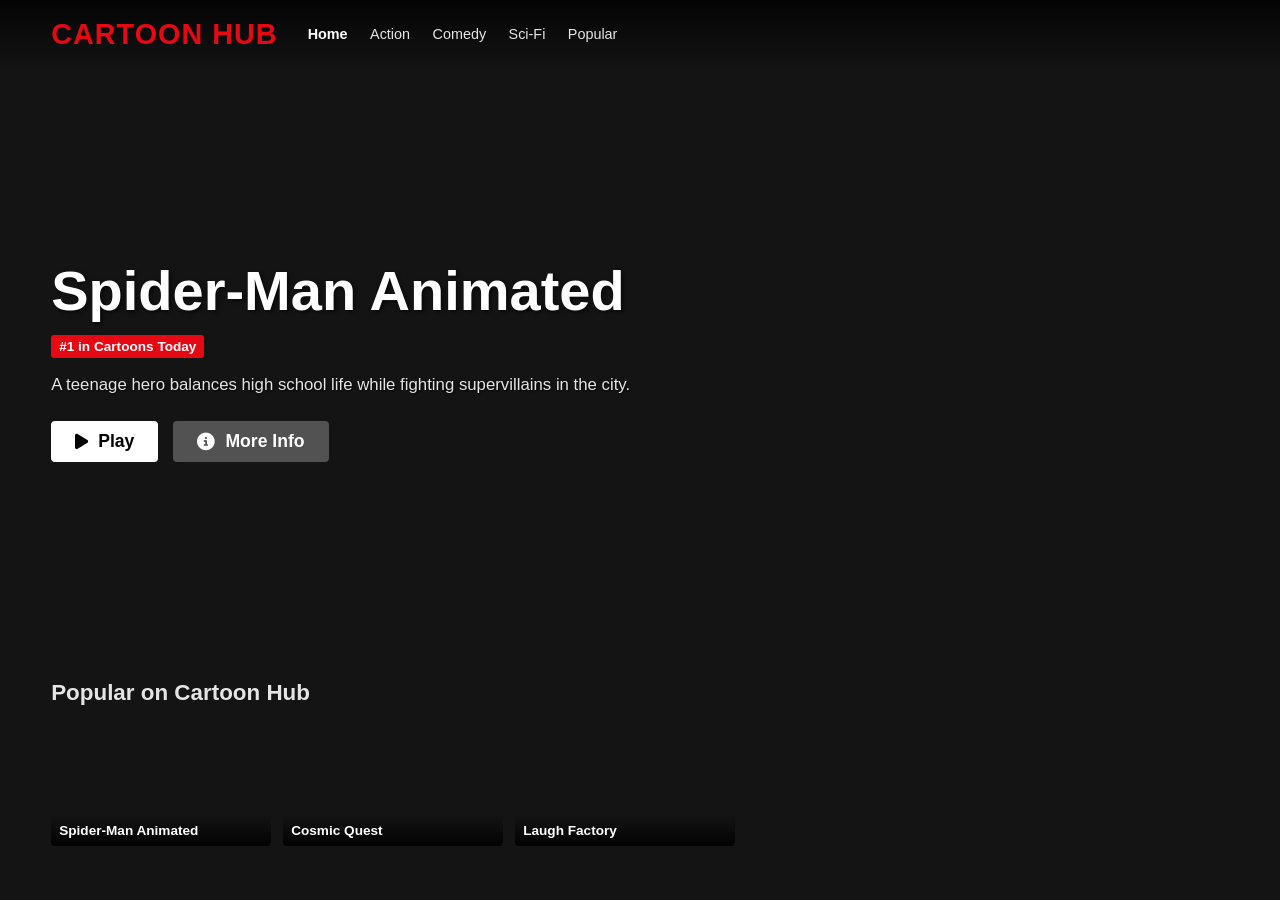
==== Cartoon/Popular/Doremon/index.html @ 484dc664 "Initial commit" ====
<!DOCTYPE html>
<html lang="en">
<head>
  <meta charset="UTF-8" />
  <meta name="viewport" content="width=device-width, initial-scale=1.0" />
  <title>Cartoon Hub</title>
  <link rel="stylesheet" href="styles.css" />
  <!-- Font Awesome for Play and Info Icons -->
  <link rel="stylesheet" href="https://cdnjs.cloudflare.com/ajax/libs/font-awesome/6.4.0/css/all.min.css">
</head>
<body>

  <!-- Top Navigation Bar -->
  <header class="navbar">
    <div class="nav-left">
      <!-- Replaced Netflix logo with website name -->
      <h1 class="brand-logo" id="site-logo">CARTOON HUB</h1>
      <nav class="nav-links">
        <a href="#" class="active" onclick="filterCategory('all', event)">Home</a>
        <a href="#" onclick="filterCategory('action', event)">Action</a>
        <a href="#" onclick="filterCategory('comedy', event)">Comedy</a>
        <a href="#" onclick="filterCategory('sci-fi', event)">Sci-Fi</a>
        <a href="#" onclick="filterCategory('popular', event)">Popular</a>
      </nav>
    </div>
  </header>

  <!-- Hero / Featured Banner Area -->
  <section class="hero-banner" id="hero-banner">
    <div class="banner-overlay"></div>
    <div class="hero-content">
      <!-- Title of the currently selected cartoon -->
      <h1 class="show-title" id="hero-title">Cartoon Title</h1>
      
      <!-- Ranking / Tag line -->
      <div class="badge-ranking" id="hero-badge">#1 in Cartoons Today</div>
      
      <!-- Brief short summary -->
      <p class="hero-description" id="hero-desc">
        Short description about the cartoon episode or movie will appear here.
      </p>

      <!-- Action Buttons -->
      <div class="hero-buttons">
        <button class="btn btn-play" id="play-btn">
          <i class="fa-solid fa-play"></i> Play
        </button>
        <button class="btn btn-info" id="info-btn">
          <i class="fa-solid fa-circle-info"></i> More Info
        </button>
      </div>
    </div>
  </section>

  <!-- Slider / Carousel Section -->
  <main class="content-section">
    <h2 class="section-title" id="section-heading">Popular on Cartoon Hub</h2>
    <div class="cards-container" id="cards-container">
      <!-- Dynamic cartoon thumbnails populated by JS -->
    </div>
  </main>

  <script src="script.js"></script>
</body>
</html>
---- Cartoon/Popular/Doremon/styles.css ----
* {
  margin: 0;
  padding: 0;
  box-sizing: border-box;
  font-family: 'Helvetica Neue', Helvetica, Arial, sans-serif;
}

body {
  background-color: #141414;
  color: #ffffff;
  overflow-x: hidden;
}

/* Navbar Styling */
.navbar {
  position: fixed;
  top: 0;
  width: 100%;
  height: 68px;
  padding: 0 4%;
  display: flex;
  align-items: center;
  justify-content: space-between;
  background: linear-gradient(180deg, rgba(0,0,0,0.8) 0%, rgba(0,0,0,0) 100%);
  z-index: 100;
}

.nav-left {
  display: flex;
  align-items: center;
  gap: 30px;
}

.brand-logo {
  color: #e50914;
  font-size: 1.8rem;
  font-weight: 900;
  letter-spacing: 1px;
  text-transform: uppercase;
}

.nav-links a {
  color: #e5e5e5;
  text-decoration: none;
  font-size: 0.9rem;
  margin-right: 18px;
  transition: color 0.3s;
}

.nav-links a:hover, .nav-links a.active {
  color: #ffffff;
  font-weight: bold;
}

/* Hero Section Styling */
.hero-banner {
  position: relative;
  height: 80vh;
  width: 100%;
  background-size: cover;
  background-position: center top;
  display: flex;
  align-items: center;
  padding: 0 4%;
  transition: background-image 0.5s ease-in-out;
}

.banner-overlay {
  position: absolute;
  top: 0;
  left: 0;
  width: 100%;
  height: 100%;
  background: linear-gradient(90deg, #141414 10%, rgba(20, 20, 20, 0.4) 50%, rgba(20, 20, 20, 0.9) 100%),
              linear-gradient(0deg, #141414 0%, transparent 40%);
}

.hero-content {
  position: relative;
  z-index: 10;
  max-width: 600px;
}

.show-title {
  font-size: 3.5rem;
  font-weight: 800;
  margin-bottom: 12px;
  text-shadow: 2px 2px 4px rgba(0,0,0,0.6);
}

.badge-ranking {
  display: inline-block;
  background-color: #e50914;
  color: white;
  font-weight: bold;
  font-size: 0.85rem;
  padding: 4px 8px;
  border-radius: 3px;
  margin-bottom: 15px;
}

.hero-description {
  font-size: 1.05rem;
  line-height: 1.4;
  margin-bottom: 25px;
  color: #e5e5e5;
  text-shadow: 1px 1px 2px rgba(0,0,0,0.8);
}

.hero-buttons {
  display: flex;
  gap: 15px;
}

.btn {
  border: none;
  padding: 10px 24px;
  font-size: 1.1rem;
  font-weight: bold;
  border-radius: 4px;
  cursor: pointer;
  display: flex;
  align-items: center;
  gap: 10px;
  transition: opacity 0.2s;
}

.btn-play {
  background-color: #ffffff;
  color: #000000;
}

.btn-play:hover {
  background-color: rgba(255, 255, 255, 0.75);
}

.btn-info {
  background-color: rgba(109, 109, 110, 0.7);
  color: #ffffff;
}

.btn-info:hover {
  background-color: rgba(109, 109, 110, 0.4);
}

/* Main Content Area */
.content-section {
  padding: 20px 4%;
  margin-top: -60px;
  position: relative;
  z-index: 20;
}

.section-title {
  font-size: 1.4rem;
  margin-bottom: 15px;
  color: #e5e5e5;
}

.cards-container {
  display: flex;
  gap: 12px;
  overflow-x: auto;
  padding-bottom: 20px;
  scroll-behavior: smooth;
}

.cards-container::-webkit-scrollbar {
  display: none;
}

.card {
  flex: 0 0 220px;
  height: 125px;
  border-radius: 4px;
  overflow: hidden;
  cursor: pointer;
  position: relative;
  transition: transform 0.3s ease;
  background-size: cover;
  background-position: center;
}

.card:hover {
  transform: scale(1.08);
  z-index: 30;
}

.card-title-overlay {
  position: absolute;
  bottom: 0;
  width: 100%;
  padding: 8px;
  background: linear-gradient(0deg, rgba(0,0,0,0.9) 0%, transparent 100%);
  font-size: 0.85rem;
  font-weight: bold;
}
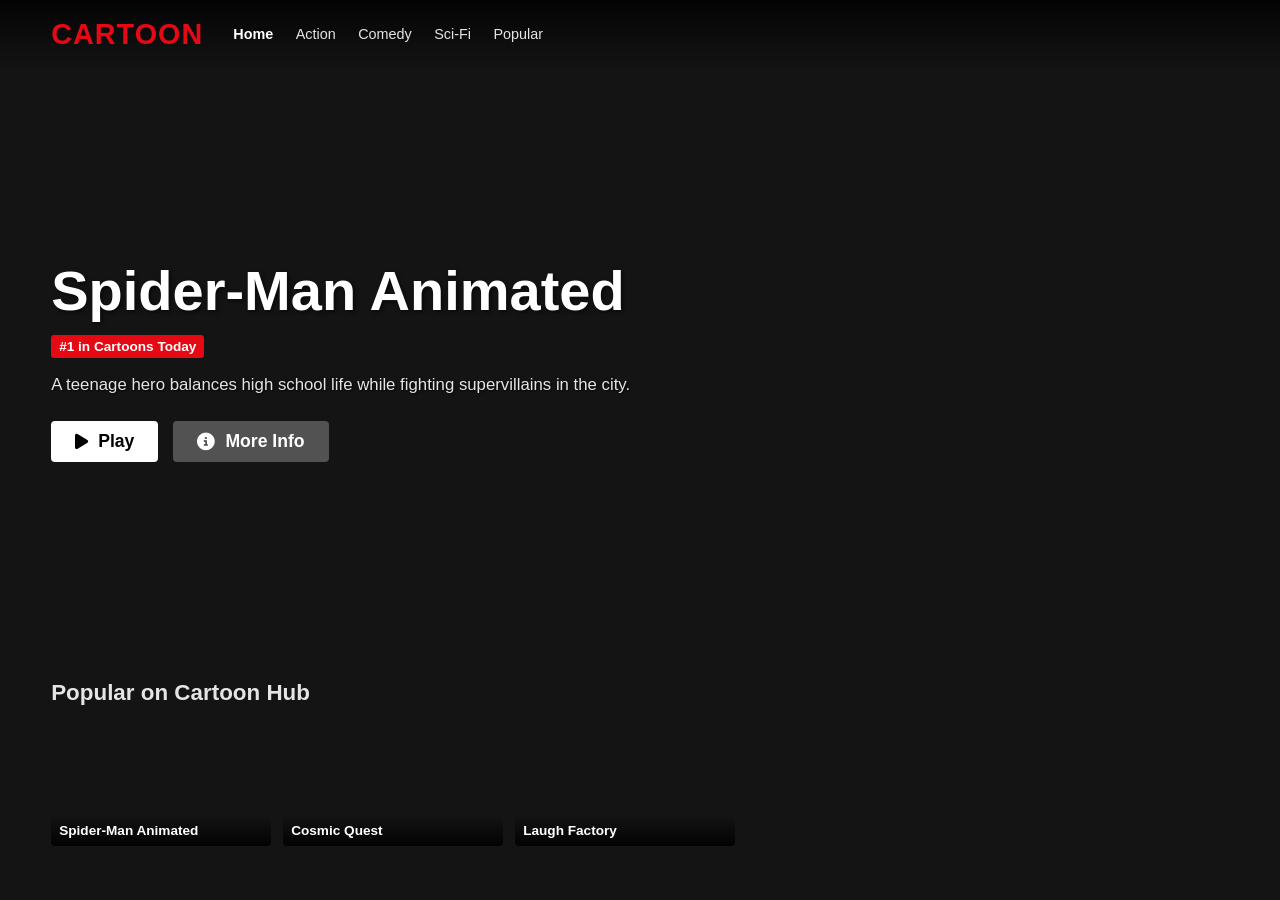
==== commit 162c1920: "Update Cartoons/Popular/Doremon/index.html and Cartoon/Popular/Doremon/script.js styles" ====
--- a/Cartoon/Popular/Doremon/index.html
+++ b/Cartoon/Popular/Doremon/index.html
@@ -14,7 +14,7 @@
   <header class="navbar">
     <div class="nav-left">
       <!-- Replaced Netflix logo with website name -->
-      <h1 class="brand-logo" id="site-logo">CARTOON HUB</h1>
+      <h1 class="brand-logo" id="site-logo">CARTOON</h1>
       <nav class="nav-links">
         <a href="#" class="active" onclick="filterCategory('all', event)">Home</a>
         <a href="#" onclick="filterCategory('action', event)">Action</a>
